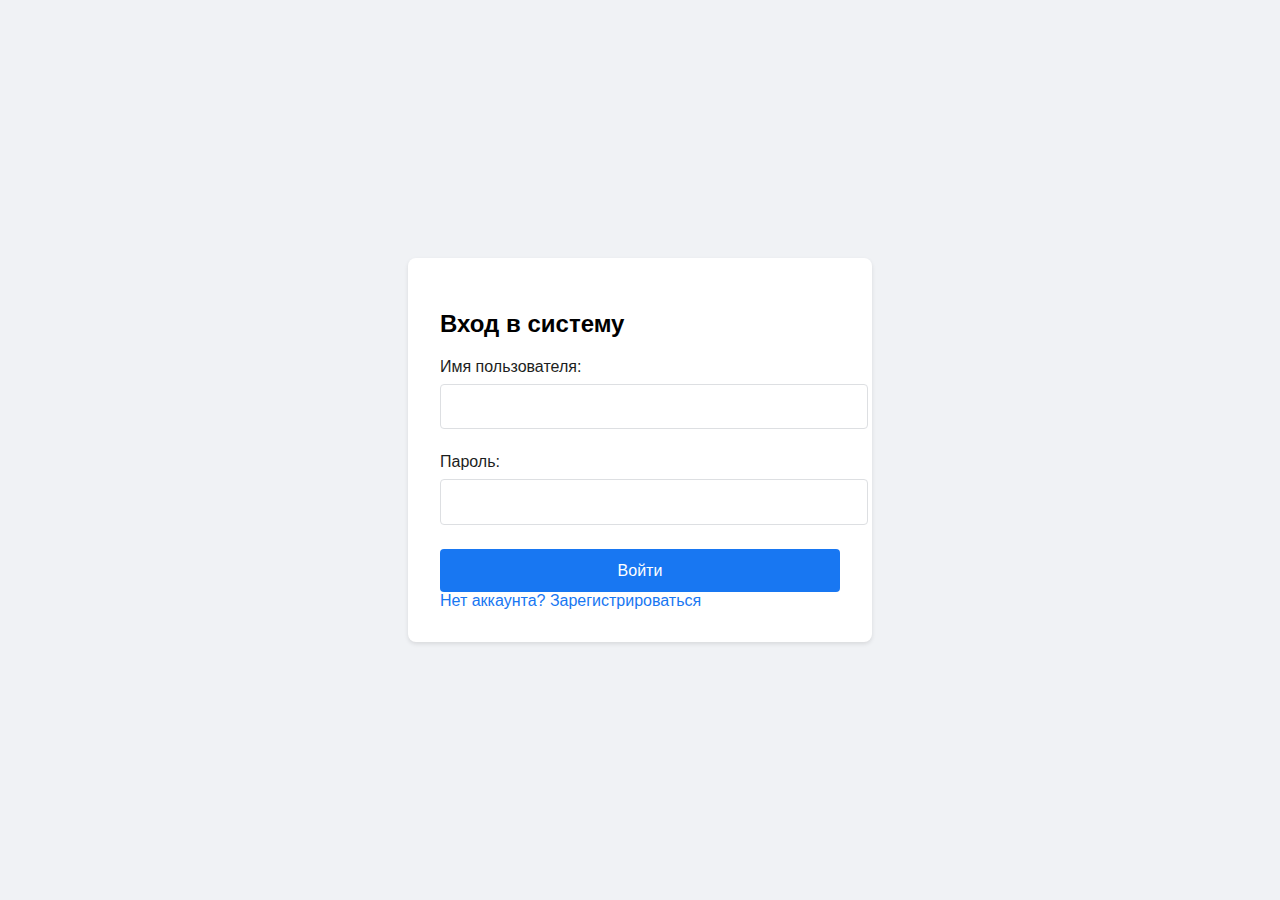
==== bac/bac_fixed/templates/login.html @ 90696a43 "Created demka repo" ====
<!-- login.html -->
<!DOCTYPE html>
<html lang="ru">
<head>
    <meta charset="UTF-8">
    <meta name="viewport" content="width=device-width, initial-scale=1.0">
    <title>Вход в систему</title>
    <style>
        body {
            font-family: Arial, sans-serif;
            display: flex;
            justify-content: center;
            align-items: center;
            min-height: 100vh;
            margin: 0;
            background-color: #f0f2f5;
        }

        .container {
            background-color: white;
            padding: 2rem;
            border-radius: 8px;
            box-shadow: 0 2px 4px rgba(0, 0, 0, 0.1);
            width: 100%;
            max-width: 400px;
        }

        .form-group {
            margin-bottom: 1.5rem;
        }

        label {
            display: block;
            margin-bottom: 0.5rem;
            color: #1c1e21;
        }

        input {
            width: 100%;
            padding: 0.8rem;
            border: 1px solid #dddfe2;
            border-radius: 4px;
            font-size: 1rem;
        }

        button {
            width: 100%;
            padding: 0.8rem;
            background-color: #1877f2;
            color: white;
            border: none;
            border-radius: 4px;
            font-size: 1rem;
            cursor: pointer;
        }

        button:hover {
            background-color: #166fe5;
        }

        .error {
            color: #d93025;
            font-size: 0.9rem;
            margin-top: 0.5rem;
        }

        .link {
            text-align: center;
            margin-top: 1rem;
            color: #1877f2;
            text-decoration: none;
        }

        .link:hover {
            text-decoration: underline;
        }
    </style>
</head>
<body>
    <div class="container">
        <h2>Вход в систему</h2>
        <form id="loginForm">
            <div class="form-group">
                <label for="username">Имя пользователя:</label>
                <input type="text" id="username" name="username" required>
                <div class="error" id="usernameError"></div>
            </div>
            <div class="form-group">
                <label for="password">Пароль:</label>
                <input type="password" id="password" name="password" required>
                <div class="error" id="passwordError"></div>
            </div>
            <button type="submit">Войти</button>
        </form>
        <a href="register" class="link">Нет аккаунта? Зарегистрироваться</a>
    </div>

    <script>
        document.getElementById('loginForm').addEventListener('submit', async (e) => {
            e.preventDefault();
            
            const username = document.getElementById('username').value;
            const password = document.getElementById('password').value;
            
            try {
                const response = await fetch('/login', {
                    method: 'POST',
                    headers: {
                        'Content-Type': 'application/json'
                    },
                    body: JSON.stringify({
                        username,
                        password
                    })
                });
                
                window.location.href = '/notes';
            } catch (error) {
                showError('Ошибка при входе');
            }
        });

        function showError(message) {
            const errorElement = document.querySelector('.error');
            errorElement.textContent = message;
        }
    </script>
</body>
</html>
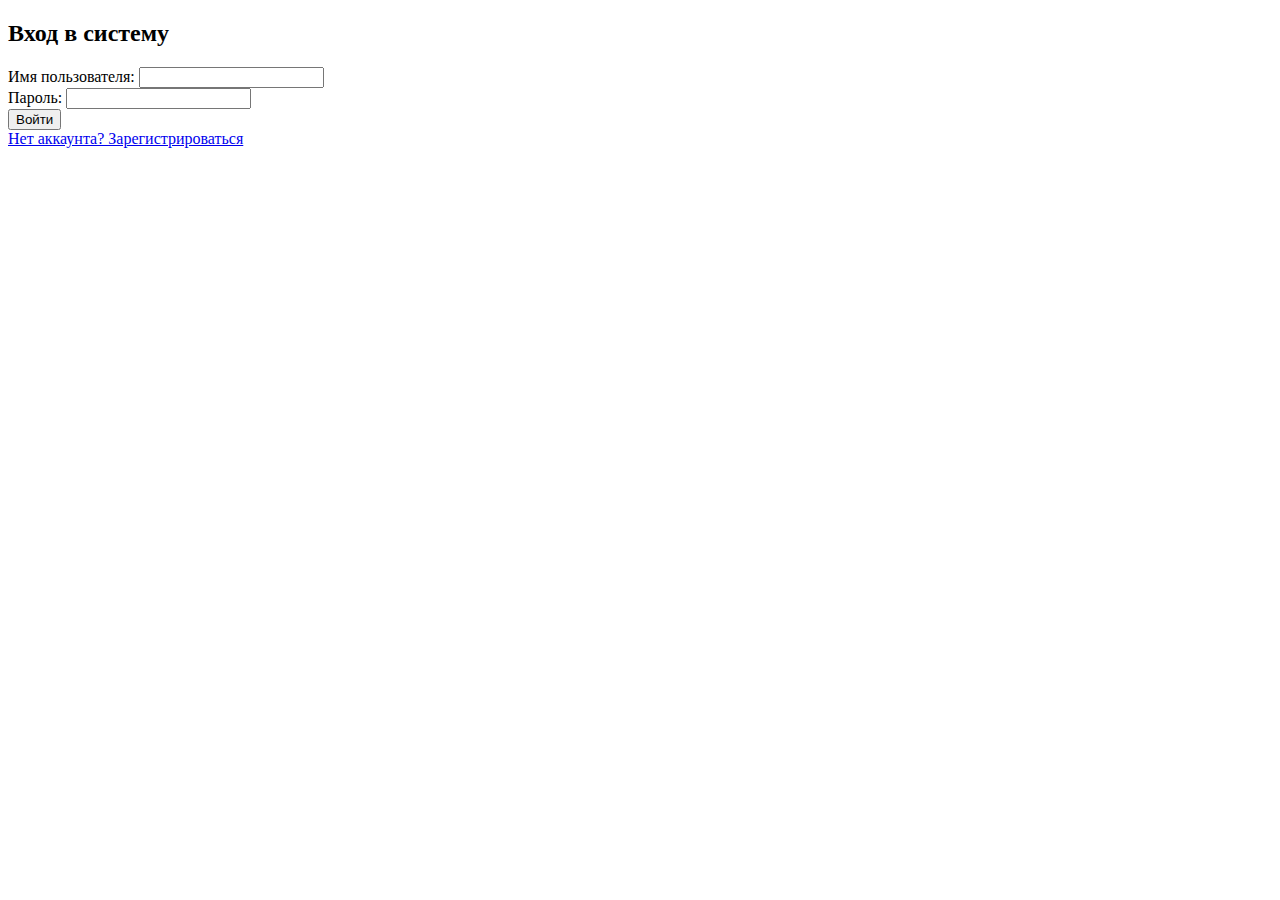
==== commit 7108c3c1: "bac_fixed updated" ====
--- a/bac/bac_fixed/templates/login.html
+++ b/bac/bac_fixed/templates/login.html
@@ -5,76 +5,7 @@
     <meta charset="UTF-8">
     <meta name="viewport" content="width=device-width, initial-scale=1.0">
     <title>Вход в систему</title>
-    <style>
-        body {
-            font-family: Arial, sans-serif;
-            display: flex;
-            justify-content: center;
-            align-items: center;
-            min-height: 100vh;
-            margin: 0;
-            background-color: #f0f2f5;
-        }
-
-        .container {
-            background-color: white;
-            padding: 2rem;
-            border-radius: 8px;
-            box-shadow: 0 2px 4px rgba(0, 0, 0, 0.1);
-            width: 100%;
-            max-width: 400px;
-        }
-
-        .form-group {
-            margin-bottom: 1.5rem;
-        }
-
-        label {
-            display: block;
-            margin-bottom: 0.5rem;
-            color: #1c1e21;
-        }
-
-        input {
-            width: 100%;
-            padding: 0.8rem;
-            border: 1px solid #dddfe2;
-            border-radius: 4px;
-            font-size: 1rem;
-        }
-
-        button {
-            width: 100%;
-            padding: 0.8rem;
-            background-color: #1877f2;
-            color: white;
-            border: none;
-            border-radius: 4px;
-            font-size: 1rem;
-            cursor: pointer;
-        }
-
-        button:hover {
-            background-color: #166fe5;
-        }
-
-        .error {
-            color: #d93025;
-            font-size: 0.9rem;
-            margin-top: 0.5rem;
-        }
-
-        .link {
-            text-align: center;
-            margin-top: 1rem;
-            color: #1877f2;
-            text-decoration: none;
-        }
-
-        .link:hover {
-            text-decoration: underline;
-        }
-    </style>
+    <link rel="stylesheet" href="{{ url_for('static', filename='styles.css') }}">
 </head>
 <body>
     <div class="container">
